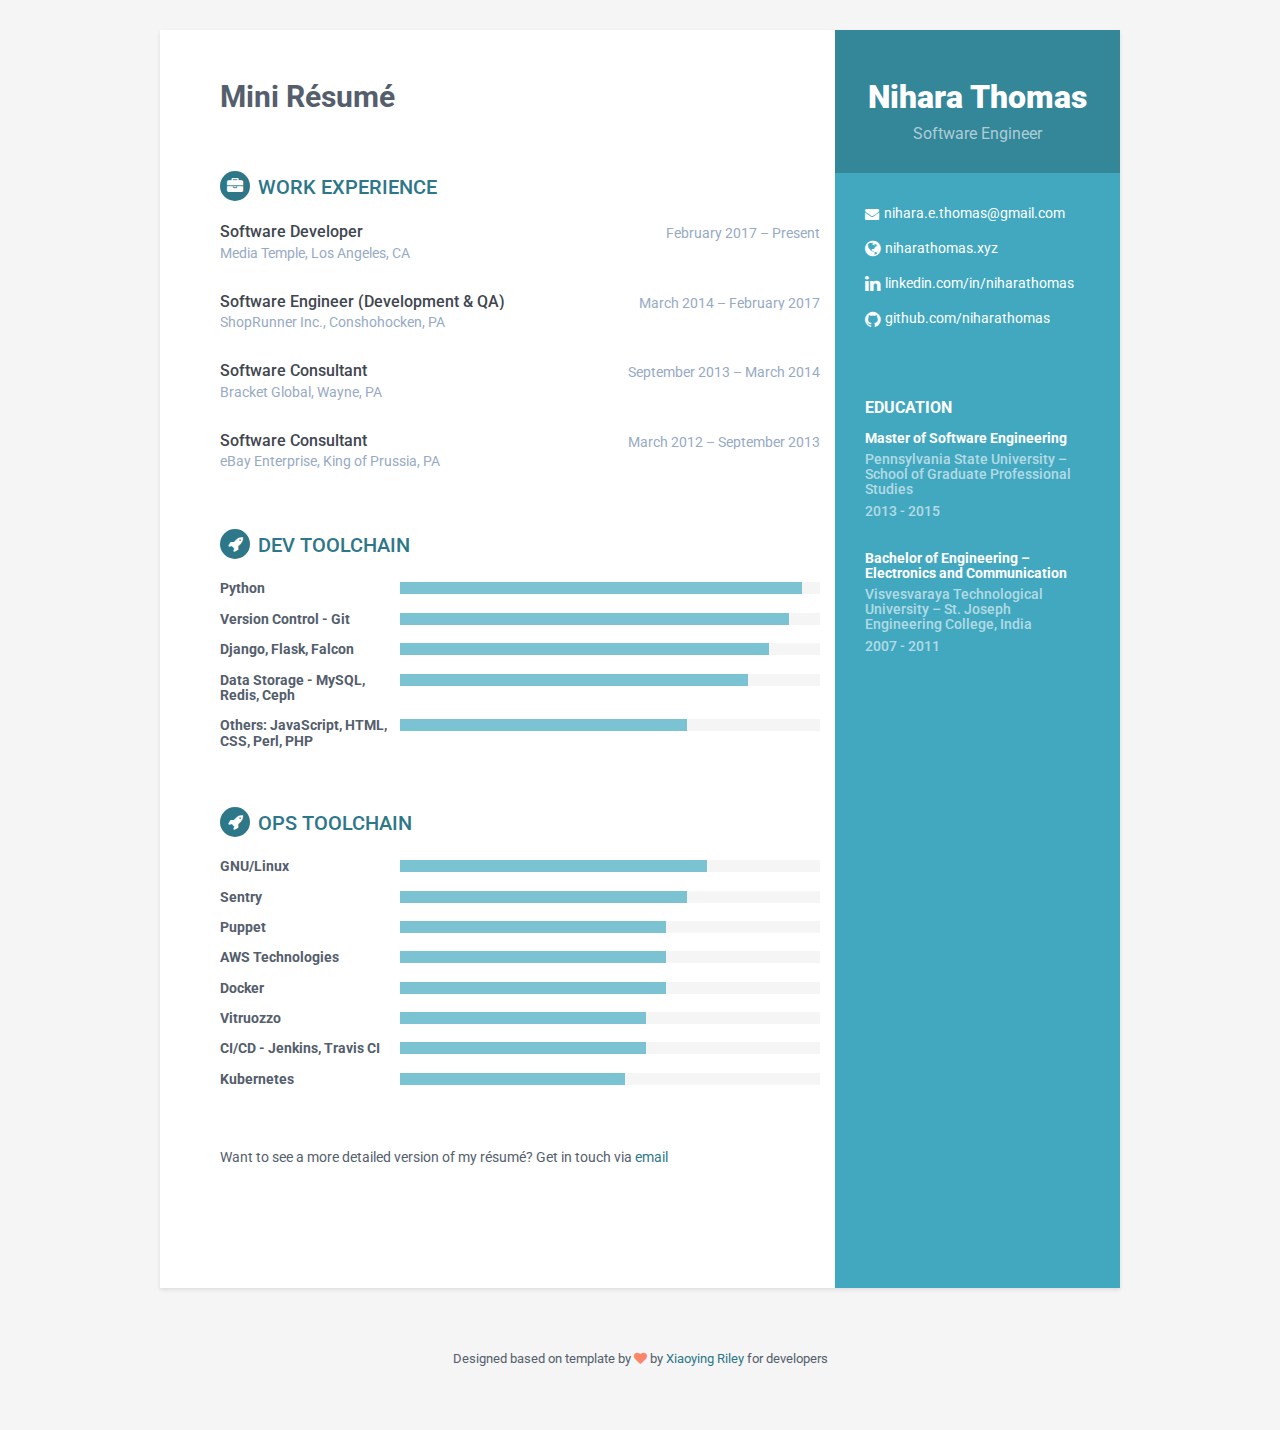
==== resume.html @ 0b7370de "Updates! Updates! Updates!" ====
<!DOCTYPE html>
<!--[if IE 8]> <html lang="en" class="ie8"> <![endif]-->
<!--[if IE 9]> <html lang="en" class="ie9"> <![endif]-->
<!--[if !IE]><!--> <html lang="en"> <!--<![endif]-->
<head>
    <title>Mini Resume - Nihara Thomas</title>
    <!-- Meta -->
    <meta charset="utf-8">
    <meta http-equiv="X-UA-Compatible" content="IE=edge">
    <meta name="viewport" content="width=device-width, initial-scale=1.0">
    <meta name="description" content="Mini Resume - Nihara Thomas">
    <link rel="shortcut icon" href="assets/img/favicon.ico">
    <link href='https://fonts.googleapis.com/css?family=Roboto:400,500,400italic,300italic,300,500italic,700,700italic,900,900italic' rel='stylesheet' type='text/css'>
    <!-- Global CSS -->
    <link rel="stylesheet" href="assets/plugins/bootstrap/css/bootstrap.min.css">
    <!-- Plugins CSS -->
    <link rel="stylesheet" href="assets/plugins/font-awesome/css/font-awesome.css">

    <!-- Theme CSS -->
    <link id="theme-style" rel="stylesheet" href="assets/css/styles.css">
    <!-- HTML5 shim and Respond.js for IE8 support of HTML5 elements and media queries -->
    <!--[if lt IE 9]>
    <script src="https://oss.maxcdn.com/html5shiv/3.7.2/html5shiv.min.js"></script>
    <script src="https://oss.maxcdn.com/respond/1.4.2/respond.min.js"></script>
    <![endif]-->
</head>

<body>
<div class="wrapper">
    <div class="sidebar-wrapper">
        <div class="profile-container">
            <h1 class="name">Nihara Thomas</h1>
            <h3 class="tagline">Software Engineer</h3>
        </div>

        <div class="contact-container container-block">
            <ul class="list-unstyled contact-list">
                <li class="email"><i class="fa fa-envelope"></i><a href="mailto: nihara.e.thomas@gmail.com">nihara.e.thomas@gmail.com</a></li>
                <li class="website"><i class="fa fa-globe"></i><a href="http://themes.3rdwavemedia.com/website-templates/free-responsive-website-template-for-developers/" target="_blank">niharathomas.xyz</a></li>
                <li class="linkedin"><i class="fa fa-linkedin"></i><a href="#" target="_blank">linkedin.com/in/niharathomas</a></li>
                <li class="github"><i class="fa fa-github"></i><a href="#" target="_blank">github.com/niharathomas</a></li>
            </ul>
        </div>
        <div class="education-container container-block">
            <h2 class="container-block-title">Education</h2>
            <div class="item">
                <h4 class="degree">Master of Software Engineering</h4>
                <h5 class="meta">Pennsylvania State University – School of Graduate Professional Studies</h5>
                <div class="time">2013 - 2015</div>
            </div>
            <div class="item">
                <h4 class="degree">Bachelor of Engineering – Electronics and Communication</h4>
                <h5 class="meta">Visvesvaraya Technological University – St. Joseph Engineering College, India</h5>
                <div class="time">2007 - 2011</div>
            </div>
        </div>

    </div><!--//sidebar-wrapper-->

    <div class="main-wrapper">

        <section class="section summary-section">
            <h2 class="name">Mini Résumé</h2>
        </section><!--//section-->

        <section class="section experiences-section">
            <h2 class="section-title"><i class="fa fa-briefcase"></i>Work Experience</h2>

            <div class="item">
                <div class="meta">
                    <div class="upper-row">
                        <h3 class="job-title">Software Developer</h3>
                        <div class="time">February 2017 – Present</div>
                    </div><!--//upper-row-->
                    <div class="company">Media Temple, Los Angeles, CA</div>
                </div><!--//meta-->
            </div><!--//item-->

            <div class="item">
                <div class="meta">
                    <div class="upper-row">
                        <h3 class="job-title">Software Engineer (Development & QA)</h3>
                        <div class="time">March 2014 – February 2017</div>
                    </div><!--//upper-row-->
                    <div class="company">ShopRunner Inc., Conshohocken, PA</div>
                </div><!--//meta-->
            </div><!--//item-->

            <div class="item">
                <div class="meta">
                    <div class="upper-row">
                        <h3 class="job-title">Software Consultant</h3>
                        <div class="time">September 2013 – March 2014</div>
                    </div><!--//upper-row-->
                    <div class="company">Bracket Global, Wayne, PA</div>
                </div><!--//meta-->
            </div><!--//item-->

            <div class="item">
                <div class="meta">
                    <div class="upper-row">
                        <h3 class="job-title">Software Consultant</h3>
                        <div class="time">March 2012 – September 2013</div>
                    </div><!--//upper-row-->
                    <div class="company">eBay Enterprise, King of Prussia, PA</div>
                </div><!--//meta-->
            </div><!--//item-->

        </section><!--//section-->

        <section class="skills-section section">
            <h2 class="section-title"><i class="fa fa-rocket"></i>Dev Toolchain</h2>
            <!--Python, Django, Flask, Falcon, Celery, Redis, SQL, Git, Javascript, Perl, HTML, CSS, ELK-->
            <div class="skillset">
                <div class="item">
                    <h3 class="level-title">Python</h3>
                    <div class="level-bar">
                        <div class="level-bar-inner" data-level="98%">
                        </div>
                    </div><!--//level-bar-->
                </div><!--//item-->

                <div class="item">
                    <h3 class="level-title">Version Control - Git</h3>
                    <div class="level-bar">
                        <div class="level-bar-inner" data-level="95%">
                        </div>
                    </div><!--//level-bar-->
                </div><!--//item-->

                <div class="item">
                    <h3 class="level-title">Django, Flask, Falcon</h3>
                    <div class="level-bar">
                        <div class="level-bar-inner" data-level="90%">
                        </div>
                    </div><!--//level-bar-->
                </div><!--//item-->

                <div class="item">
                    <h3 class="level-title">Data Storage - MySQL, Redis, Ceph</h3>
                    <div class="level-bar">
                        <div class="level-bar-inner" data-level="85%">
                        </div>
                    </div><!--//level-bar-->
                </div><!--//item-->

                <div class="item">
                    <h3 class="level-title">Others: JavaScript, HTML, CSS, Perl, PHP</h3>
                    <div class="level-bar">
                        <div class="level-bar-inner" data-level="70%">
                        </div>
                    </div><!--//level-bar-->
                </div><!--//item-->
            </div>
        </section><!--//skills-section-->

        <section class="skills-section section">
            <h2 class="section-title"><i class="fa fa-rocket"></i>Ops Toolchain</h2>
            <div class="skillset">
                <div class="item">
                    <h3 class="level-title">GNU/Linux</h3>
                    <div class="level-bar">
                        <div class="level-bar-inner" data-level="75%">
                        </div>
                    </div><!--//level-bar-->
                </div><!--//item-->

                <div class="item">
                    <h3 class="level-title">Sentry</h3>
                    <div class="level-bar">
                        <div class="level-bar-inner" data-level="70%">
                        </div>
                    </div><!--//level-bar-->
                </div><!--//item-->

                <div class="item">
                    <h3 class="level-title">Puppet</h3>
                    <div class="level-bar">
                        <div class="level-bar-inner" data-level="65%">
                        </div>
                    </div><!--//level-bar-->
                </div><!--//item-->

                <div class="item">
                    <h3 class="level-title">AWS Technologies</h3>
                    <div class="level-bar">
                        <div class="level-bar-inner" data-level="65%">
                        </div>
                    </div><!--//level-bar-->
                </div><!--//item-->

                <div class="item">
                    <h3 class="level-title">Docker</h3>
                    <div class="level-bar">
                        <div class="level-bar-inner" data-level="65%">
                        </div>
                    </div><!--//level-bar-->
                </div><!--//item-->

                <div class="item">
                    <h3 class="level-title">Vitruozzo</h3>
                    <div class="level-bar">
                        <div class="level-bar-inner" data-level="60%">
                        </div>
                    </div><!--//level-bar-->
                </div><!--//item-->

                <div class="item">
                    <h3 class="level-title">CI/CD - Jenkins, Travis CI</h3>
                    <div class="level-bar">
                        <div class="level-bar-inner" data-level="60%">
                        </div>
                    </div><!--//level-bar-->
                </div><!--//item-->

                <div class="item">
                    <h3 class="level-title">Kubernetes</h3>
                    <div class="level-bar">
                        <div class="level-bar-inner" data-level="55%">
                        </div>
                    </div><!--//level-bar-->
                </div><!--//item-->
            </div>
        </section><!--//skills-section-->

        <section class="section experiences-section">
            <div class="item">
                    <div class="details">
                        <p>Want to see a more detailed version of my résumé? Get in touch via <a href="mailto: nihara.e.thomas@gmail.com">email</a></li></p>
                    </div><!--//details-->
            </div><!--//item-->
        </section><!--//skills-section-->
    </div><!--//main-body-->
</div>

<footer class="footer">
    <div class="text-center">
        <!--/* This template is released under the Creative Commons Attribution 3.0 License. Please keep the attribution link below when using for your own project. Thank you for your support. :) If you'd like to use the template without the attribution, you can check out other license options via our website: themes.3rdwavemedia.com */-->
        <small class="copyright">Designed based on template by <i class="fa fa-heart"></i> by <a href="http://themes.3rdwavemedia.com" target="_blank">Xiaoying Riley</a> for developers</small>
    </div><!--//container-->
</footer><!--//footer-->

<!-- Javascript -->
<script type="text/javascript" src="assets/plugins/jquery-1.11.3.min.js"></script>
<script type="text/javascript" src="assets/plugins/bootstrap/js/bootstrap.min.js"></script>
<!-- custom js -->
<script type="text/javascript" src="assets/js/main.js"></script>
</body>
</html>
---- assets/css/styles.css ----
/*
 * Template Name: Orbit - Responsive Resume/CV Template for Developers
 * Version: 1.0
 * Author: Xiaoying Riley
 * Twitter: @3rdwave_themes
 * License: Creative Commons Attribution 3.0 License
 * Website: http://themes.3rdwavemedia.com/
*/
/* styles.css */
/* ======= Base ======= */
body {
    font-family: 'Roboto', sans-serif;
    color: #545E6C;
    background: #f5f5f5;
    font-size: 14px;
    padding: 30px;
    -webkit-font-smoothing: antialiased;
    -moz-osx-font-smoothing: grayscale;
}
h1,
h2,
h3,
h4,
h5,
h6 {
    font-weight: 700;
}
a {
    color: #2d7788;
    -webkit-transition: all 0.4s ease-in-out;
    -moz-transition: all 0.4s ease-in-out;
    -ms-transition: all 0.4s ease-in-out;
    -o-transition: all 0.4s ease-in-out;
}
a:hover {
    text-decoration: underline;
    color: #1a454f;
}
a:focus {
    text-decoration: none;
}
p {
    line-height: 1.5;
}
.wrapper {
    background: #42A8C0;
    max-width: 960px;
    margin: 0 auto;
    position: relative;
    -webkit-box-shadow: 0px 2px 4px rgba(0, 0, 0, 0.1);
    -moz-box-shadow: 0px 2px 4px rgba(0, 0, 0, 0.1);
    box-shadow: 0px 2px 4px rgba(0, 0, 0, 0.1);
}
.sidebar-wrapper {
    background: #42A8C0;
    position: absolute;
    right: 0;
    width: 285px;
    height: 100%;
    min-height: 800px;
    color: #fff;
}
.sidebar-wrapper a {
    color: #fff;
}
.sidebar-wrapper .profile-container {
    padding: 30px;
    padding-top: 50px;
    background: rgba(0, 0, 0, 0.2);
    text-align: center;
    color: #fff;
}
.sidebar-wrapper .name {
    font-size: 32px;
    font-weight: 900;
    margin-top: 0;
    margin-bottom: 10px;
}
.sidebar-wrapper .tagline {
    color: rgba(255, 255, 255, 0.6);
    font-size: 16px;
    font-weight: 400;
    margin-top: 0;
    margin-bottom: 0;
}
.sidebar-wrapper .profile {
    margin-bottom: 15px;
}
.sidebar-wrapper .contact-list .fa {
    margin-right: 5px;
    font-size: 18px;
    vertical-align: middle;
}
.sidebar-wrapper .contact-list li {
    margin-bottom: 15px;
}
.sidebar-wrapper .contact-list li:last-child {
    margin-bottom: 0;
}
.sidebar-wrapper .contact-list .email .fa {
    font-size: 14px;
}
.sidebar-wrapper .container-block {
    padding: 30px;
}
.sidebar-wrapper .container-block-title {
    text-transform: uppercase;
    font-size: 16px;
    font-weight: 700;
    margin-top: 0;
    margin-bottom: 15px;
}
.sidebar-wrapper .degree {
    font-size: 14px;
    margin-top: 0;
    margin-bottom: 5px;
}
.sidebar-wrapper .education-container .item {
    margin-bottom: 30px;
}
.sidebar-wrapper .education-container .item:last-child {
    margin-bottom: 0;
}
.sidebar-wrapper .education-container .meta {
    color: rgba(255, 255, 255, 0.6);
    font-weight: 500;
    margin-bottom: 3px;
    margin-top: 0;
}
.sidebar-wrapper .education-container .time {
    color: rgba(255, 255, 255, 0.6);
    font-weight: 500;
    margin-bottom: 0px;
}
.sidebar-wrapper .languages-container .lang-desc {
    color: rgba(255, 255, 255, 0.6);
}
.sidebar-wrapper .languages-list {
    margin-bottom: 0;
}
.sidebar-wrapper .languages-list li {
    margin-bottom: 10px;
}
.sidebar-wrapper .languages-list li:last-child {
    margin-bottom: 0;
}
.sidebar-wrapper .interests-list {
    margin-bottom: 0;
}
.sidebar-wrapper .interests-list li {
    margin-bottom: 10px;
}
.sidebar-wrapper .interests-list li:last-child {
    margin-bottom: 0;
}
.main-wrapper {
    background: #fff;
    padding: 60px;
    padding-right: 300px;
    padding-top: 30px;
}
.main-wrapper .section-title {
    text-transform: uppercase;
    font-size: 20px;
    font-weight: 500;
    color: #2d7788;
    position: relative;
    margin-top: 0;
    margin-bottom: 20px;
}
.main-wrapper .section-title .fa {
    width: 30px;
    height: 30px;
    margin-right: 8px;
    display: inline-block;
    color: #fff;
    -webkit-border-radius: 50%;
    -moz-border-radius: 50%;
    -ms-border-radius: 50%;
    -o-border-radius: 50%;
    border-radius: 50%;
    -moz-background-clip: padding;
    -webkit-background-clip: padding-box;
    background-clip: padding-box;
    background: #2d7788;
    text-align: center;
    padding-top: 8px;
    font-size: 16px;
    position: relative;
    top: -2px;
}
.main-wrapper .section {
    margin-bottom: 60px;
}
.main-wrapper .experiences-section .item {
    margin-bottom: 30px;
}
.main-wrapper .upper-row {
    position: relative;
    overflow: hidden;
    margin-bottom: 2px;
}
.main-wrapper .job-title {
    color: #3F4650;
    font-size: 16px;
    margin-top: 0;
    margin-bottom: 0;
    font-weight: 500;
}
.main-wrapper .time {
    position: absolute;
    right: 0;
    top: 0;
    color: #97AAC3;
}
.main-wrapper .company {
    margin-bottom: 10px;
    color: #97AAC3;
}
.main-wrapper .project-title {
    font-size: 16px;
    font-weight: 400;
    margin-top: 0;
    margin-bottom: 5px;
}
.main-wrapper .projects-section .intro {
    margin-bottom: 30px;
}
.main-wrapper .projects-section .item {
    margin-bottom: 15px;
}
.skillset .item {
    margin-bottom: 15px;
    overflow: hidden;
}
.skillset .level-title {
    font-size: 14px;
    margin-top: 0;
    margin-bottom: 12px;
}
.skillset .level-bar {
    height: 12px;
    background: #f5f5f5;
}
.skillset .level-bar-inner {
    height: 12px;
    background: #7bc2d3;
}
.footer {
    padding: 30px;
    padding-top: 60px;
}
.footer .copyright {
    line-height: 1.6;
    color: #545E6C;
    font-size: 13px;
}
.footer .fa-heart {
    color: #fb866a;
}
/* Extra small devices (phones, less than 768px) */
@media (max-width: 767px) {
    .sidebar-wrapper {
        position: static;
        width: inherit;
    }
    .main-wrapper {
        padding: 30px;
    }
    .main-wrapper .time {
        position: static;
        display: block;
        margin-top: 5px;
    }
    .main-wrapper .upper-row {
        margin-bottom: 0;
    }
}
/* Small devices (tablets, 768px and up) */
/* Medium devices (desktops, 992px and up) */
@media (min-width: 992px) {
    .skillset .level-title {
        display: inline-block;
        float: left;
        width: 30%;
        margin-bottom: 0;
    }
    .skillset .level-bar {
        display: inline-block;
        width: 70%;
        float: left;
        position: relative;
        top: 1px;
    }
}
/* Large devices (large desktops, 1200px and up) */
/* Ex-Large devices (large desktops, 1200px and up) */
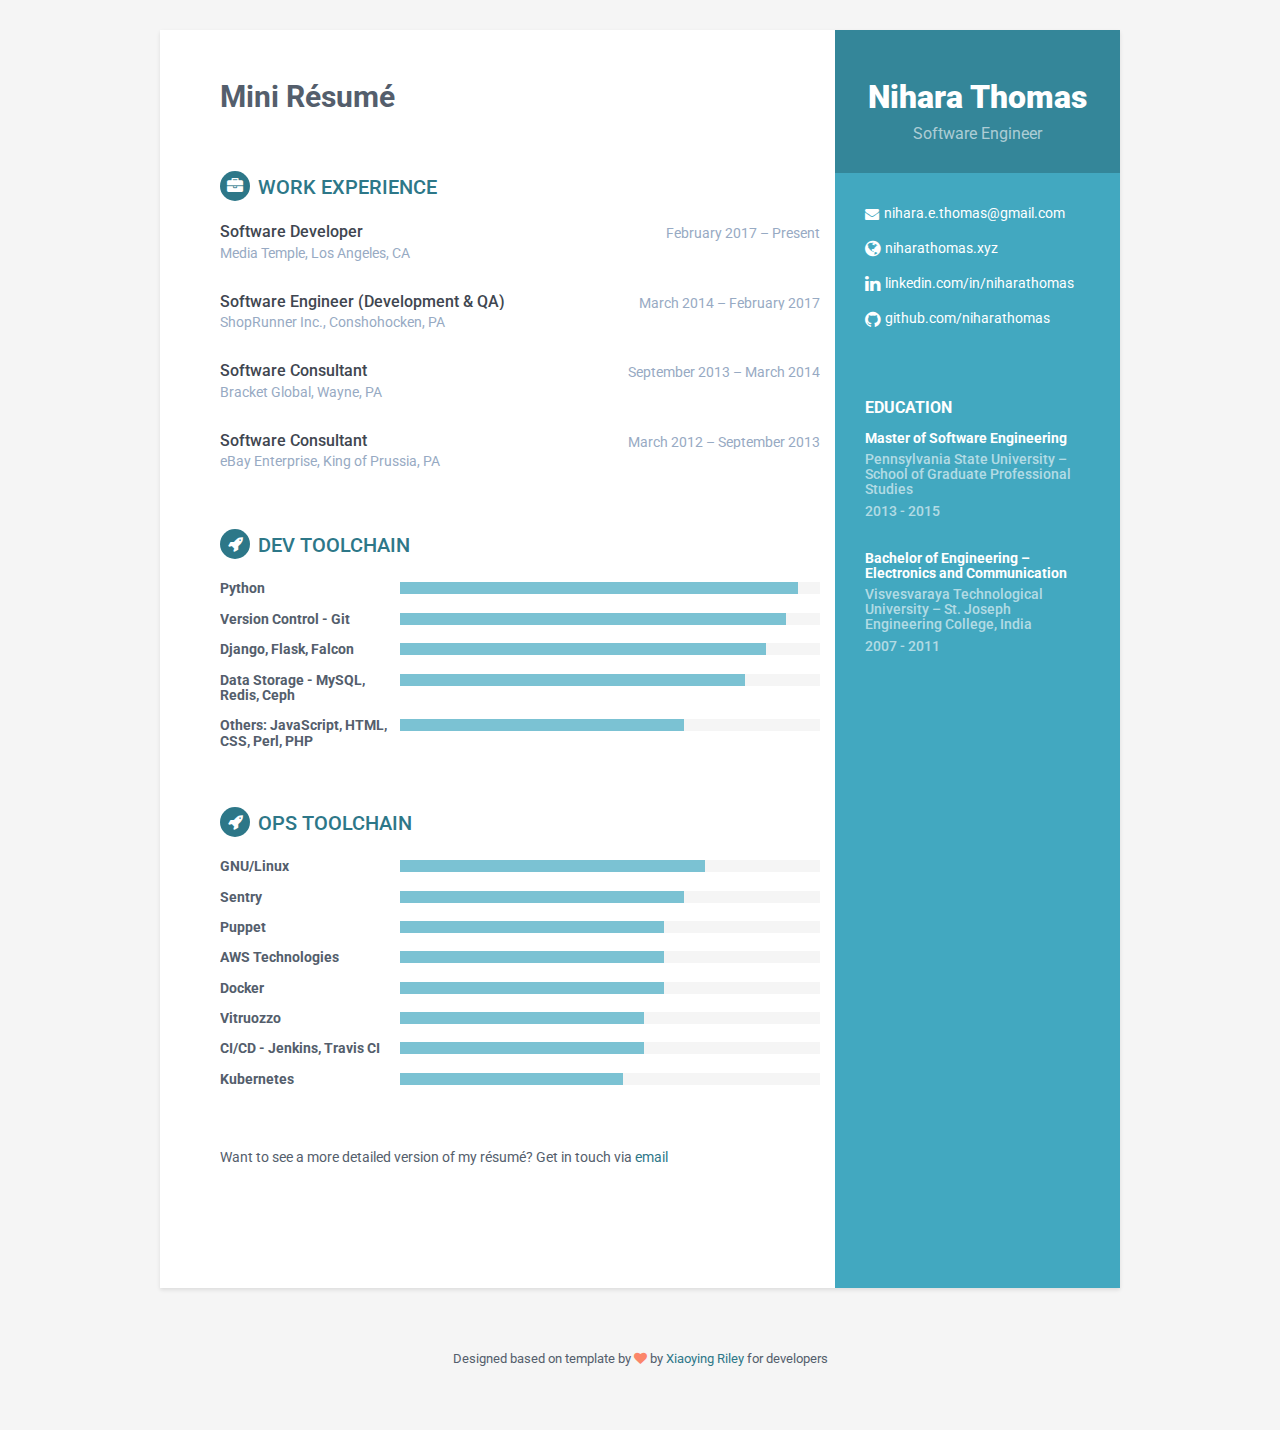
==== commit f58ad41f: "More GA" ====
--- a/resume.html
+++ b/resume.html
@@ -23,6 +23,15 @@
     <script src="https://oss.maxcdn.com/html5shiv/3.7.2/html5shiv.min.js"></script>
     <script src="https://oss.maxcdn.com/respond/1.4.2/respond.min.js"></script>
     <![endif]-->
+    <script>
+      (function(i,s,o,g,r,a,m){i['GoogleAnalyticsObject']=r;i[r]=i[r]||function(){
+      (i[r].q=i[r].q||[]).push(arguments)},i[r].l=1*new Date();a=s.createElement(o),
+      m=s.getElementsByTagName(o)[0];a.async=1;a.src=g;m.parentNode.insertBefore(a,m)
+      })(window,document,'script','https://www.google-analytics.com/analytics.js','ga');
+
+      ga('create', 'UA-104981564-1', 'auto');
+      ga('send', 'pageview');
+</script>
 </head>
 
 <body>
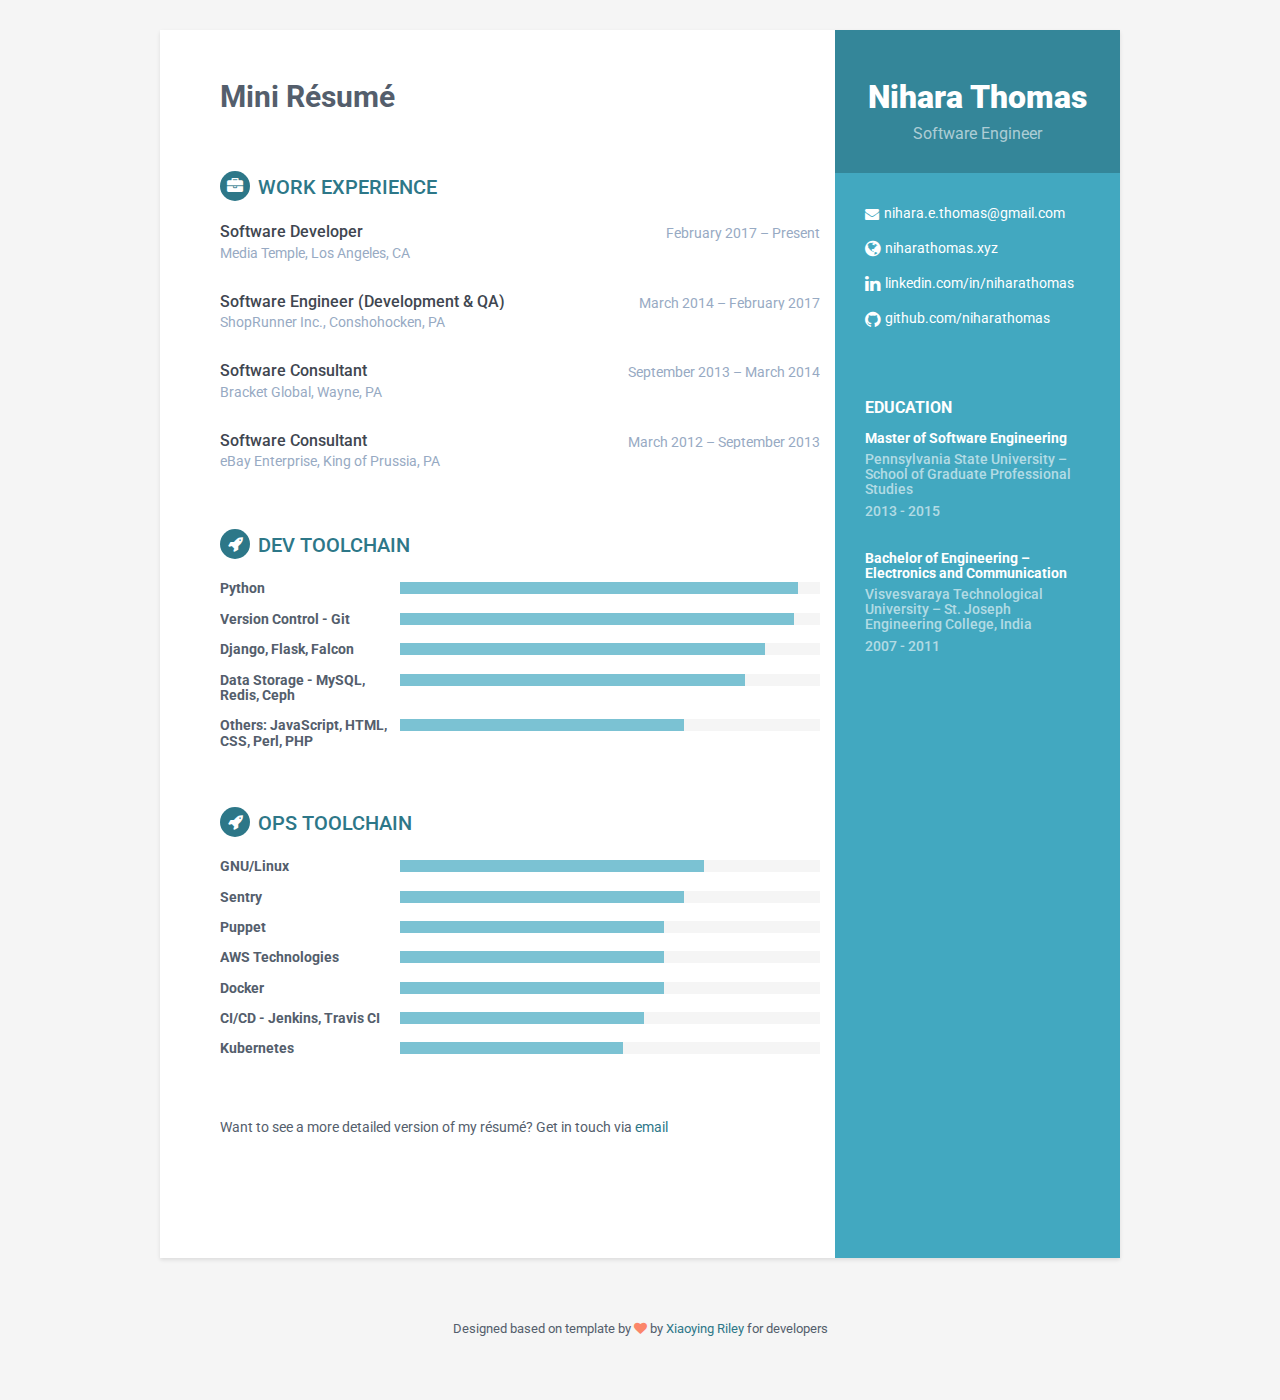
==== commit aeec0c71: "Fixy" ====
--- a/resume.html
+++ b/resume.html
@@ -132,7 +132,7 @@
                 <div class="item">
                     <h3 class="level-title">Version Control - Git</h3>
                     <div class="level-bar">
-                        <div class="level-bar-inner" data-level="95%">
+                        <div class="level-bar-inner" data-level="97%">
                         </div>
                     </div><!--//level-bar-->
                 </div><!--//item-->
@@ -202,14 +202,6 @@
                     <h3 class="level-title">Docker</h3>
                     <div class="level-bar">
                         <div class="level-bar-inner" data-level="65%">
-                        </div>
-                    </div><!--//level-bar-->
-                </div><!--//item-->
-
-                <div class="item">
-                    <h3 class="level-title">Vitruozzo</h3>
-                    <div class="level-bar">
-                        <div class="level-bar-inner" data-level="60%">
                         </div>
                     </div><!--//level-bar-->
                 </div><!--//item-->
